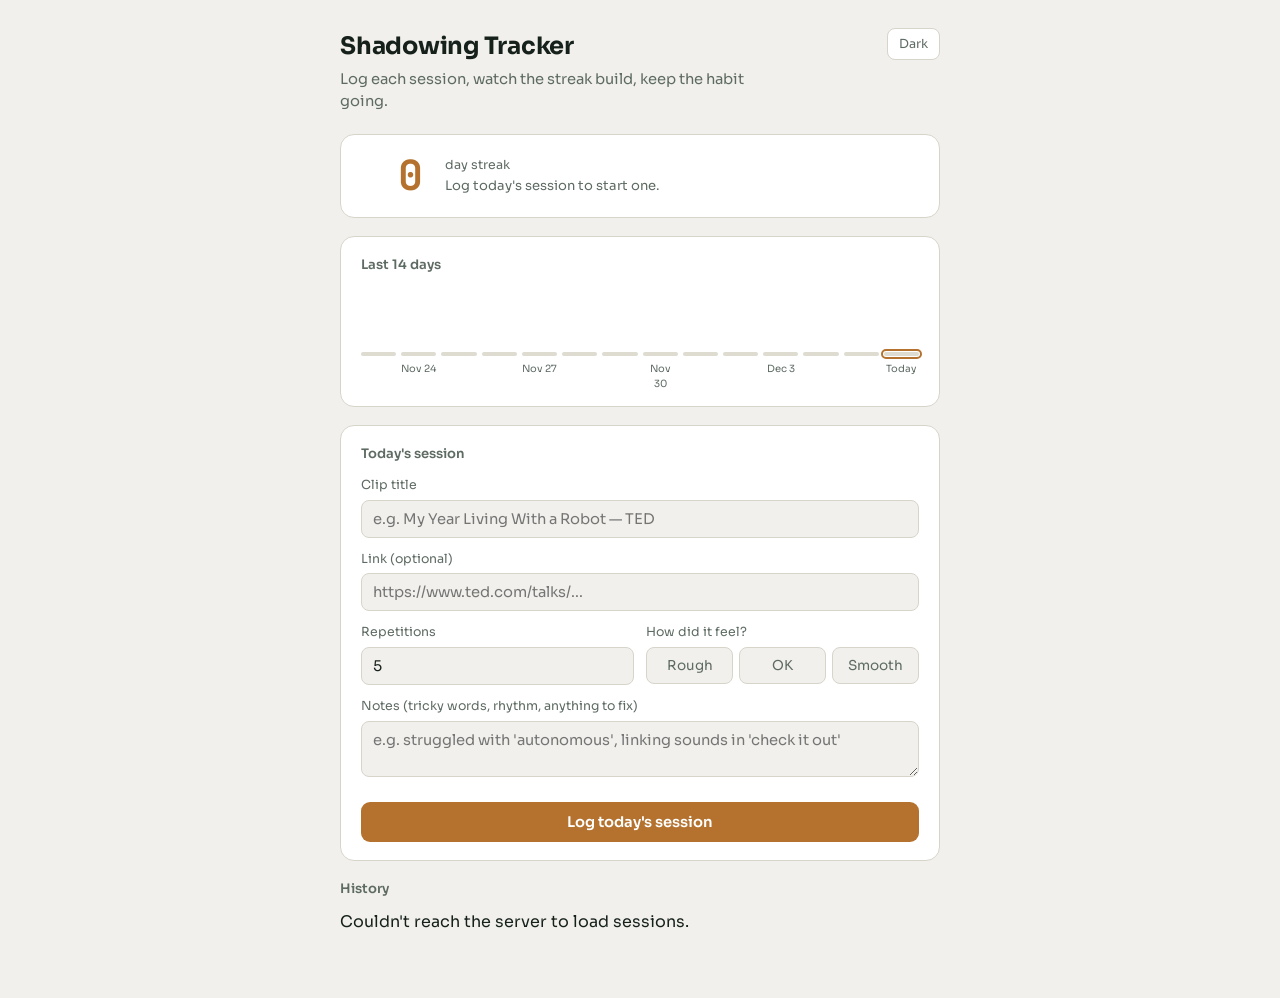
==== index.html @ cb849445 "Initial commit: Shadowing Tracker with SQLite backend Single-page tracker for daily shadowing practi" ====
<!DOCTYPE html>
<html lang="en">
<head>
<meta charset="UTF-8">
<meta name="viewport" content="width=device-width, initial-scale=1, viewport-fit=cover">
<title>Shadowing Tracker</title>
<link rel="preconnect" href="https://fonts.googleapis.com">
<link rel="preconnect" href="https://fonts.gstatic.com" crossorigin>
<link href="https://fonts.googleapis.com/css2?family=Sora:wght@400;500;600;700&family=JetBrains+Mono:wght@500;700&display=swap" rel="stylesheet">
<style>
  :root {
    --bg: #F1F0EC;
    --surface: #FFFFFF;
    --surface-2: #E7E5DE;
    --text: #17211C;
    --muted: #5E6B63;
    --line: #D7D4CA;
    --accent: #B4722E;
    --accent-ink: #FFFFFF;
    --success: #2F7A66;
    --wave-track: #DEDBD1;
    box-sizing: border-box;
    padding-top: env(safe-area-inset-top, 0px);
    padding-bottom: env(safe-area-inset-bottom, 0px);
  }
  @media (prefers-color-scheme: dark) {
    :root:not([data-theme="light"]) {
      --bg: #11181A;
      --surface: #19221F;
      --surface-2: #212B27;
      --text: #ECEAE2;
      --muted: #8FA099;
      --line: #2B3733;
      --accent: #E0A458;
      --accent-ink: #1A140A;
      --success: #5FB8A0;
      --wave-track: #263330;
    }
  }
  :root[data-theme="dark"] {
    --bg: #11181A;
    --surface: #19221F;
    --surface-2: #212B27;
    --text: #ECEAE2;
    --muted: #8FA099;
    --line: #2B3733;
    --accent: #E0A458;
    --accent-ink: #1A140A;
    --success: #5FB8A0;
    --wave-track: #263330;
  }
  html { scroll-padding-top: env(safe-area-inset-top, 0px); height: 100%; }
  * { box-sizing: border-box; }
  body {
    margin: 0;
    min-height: 100%;
    background: var(--bg);
    color: var(--text);
    font-family: 'Sora', system-ui, -apple-system, "Segoe UI", sans-serif;
    line-height: 1.5;
    -webkit-font-smoothing: antialiased;
  }
  .wrap {
    max-width: 640px;
    margin: 0 auto;
    padding: 28px 20px 64px;
  }
  header.top {
    display: flex;
    align-items: flex-start;
    justify-content: space-between;
    gap: 16px;
    margin-bottom: 22px;
  }
  .title-block h1 {
    font-size: 1.5rem;
    font-weight: 700;
    margin: 0 0 4px;
    letter-spacing: -0.01em;
  }
  .title-block p {
    margin: 0;
    color: var(--muted);
    font-size: 0.92rem;
    max-width: 38ch;
  }
  .theme-btn {
    border: 1px solid var(--line);
    background: var(--surface);
    color: var(--muted);
    border-radius: 8px;
    padding: 7px 11px;
    font-size: 0.78rem;
    font-family: inherit;
    cursor: pointer;
    flex-shrink: 0;
  }
  .theme-btn:hover { color: var(--text); border-color: var(--accent); }

  .streak-card {
    background: var(--surface);
    border: 1px solid var(--line);
    border-radius: 14px;
    padding: 20px 22px;
    display: flex;
    align-items: center;
    gap: 22px;
    margin-bottom: 18px;
  }
  .streak-counter {
    font-family: 'JetBrains Mono', ui-monospace, Menlo, monospace;
    font-weight: 700;
    font-size: 2.6rem;
    color: var(--accent);
    line-height: 1;
    min-width: 2.4ch;
    text-align: right;
    font-variant-numeric: tabular-nums;
  }
  .streak-copy .label {
    font-size: 0.78rem;
    color: var(--muted);
    text-transform: none;
  }
  .streak-copy .sub {
    font-size: 0.82rem;
    color: var(--muted);
    margin-top: 2px;
  }

  .wave-card {
    background: var(--surface);
    border: 1px solid var(--line);
    border-radius: 14px;
    padding: 18px 20px 14px;
    margin-bottom: 18px;
  }
  .wave-card h2 {
    font-size: 0.82rem;
    font-weight: 600;
    color: var(--muted);
    margin: 0 0 14px;
  }
  .wave-row {
    display: flex;
    align-items: flex-end;
    gap: 5px;
    height: 68px;
  }
  .wave-bar {
    flex: 1;
    background: var(--wave-track);
    border-radius: 3px;
    min-height: 4px;
    position: relative;
    cursor: default;
  }
  .wave-bar[data-active="1"] { background: var(--success); }
  .wave-bar[data-today="1"] { outline: 2px solid var(--accent); outline-offset: 1px; }
  .wave-labels {
    display: flex;
    gap: 5px;
    margin-top: 6px;
  }
  .wave-labels span {
    flex: 1;
    text-align: center;
    font-size: 0.62rem;
    color: var(--muted);
  }

  .clip-card {
    background: var(--surface);
    border: 1px solid var(--line);
    border-radius: 14px;
    padding: 18px 20px;
    margin-bottom: 18px;
  }
  .clip-card h2 {
    font-size: 0.82rem;
    font-weight: 600;
    color: var(--muted);
    margin: 0 0 12px;
  }
  .field { margin-bottom: 12px; }
  .field label {
    display: block;
    font-size: 0.78rem;
    color: var(--muted);
    margin-bottom: 5px;
  }
  .field input[type="text"],
  .field input[type="url"],
  .field input[type="number"],
  .field textarea {
    width: 100%;
    background: var(--bg);
    border: 1px solid var(--line);
    border-radius: 8px;
    padding: 9px 11px;
    color: var(--text);
    font-family: inherit;
    font-size: 0.92rem;
  }
  .field textarea { resize: vertical; min-height: 54px; }
  .field input:focus, .field textarea:focus, .theme-btn:focus, button:focus {
    outline: 2px solid var(--accent);
    outline-offset: 1px;
  }
  .row-2 { display: flex; gap: 12px; }
  .row-2 > div { flex: 1; }

  .confidence-row {
    display: flex;
    gap: 6px;
  }
  .conf-btn {
    flex: 1;
    padding: 9px 0;
    border-radius: 8px;
    border: 1px solid var(--line);
    background: var(--bg);
    color: var(--muted);
    font-family: inherit;
    font-size: 0.85rem;
    cursor: pointer;
  }
  .conf-btn[aria-pressed="true"] {
    background: var(--success);
    border-color: var(--success);
    color: #fff;
  }

  .log-btn {
    width: 100%;
    margin-top: 6px;
    padding: 11px 0;
    border-radius: 9px;
    border: none;
    background: var(--accent);
    color: var(--accent-ink);
    font-family: inherit;
    font-weight: 600;
    font-size: 0.92rem;
    cursor: pointer;
  }
  .log-btn:hover { filter: brightness(1.05); }
  .log-btn:disabled { opacity: 0.5; cursor: not-allowed; }

  .history h2 {
    font-size: 0.82rem;
    font-weight: 600;
    color: var(--muted);
    margin: 0 0 12px;
  }
  .entry {
    display: flex;
    gap: 12px;
    padding: 12px 0;
    border-bottom: 1px solid var(--line);
  }
  .entry:last-child { border-bottom: none; }
  .entry .date {
    font-family: 'JetBrains Mono', ui-monospace, Menlo, monospace;
    font-size: 0.72rem;
    color: var(--muted);
    width: 62px;
    flex-shrink: 0;
    padding-top: 2px;
  }
  .entry .body { flex: 1; min-width: 0; }
  .entry .clip-title {
    font-size: 0.88rem;
    font-weight: 600;
  }
  .entry .meta {
    font-size: 0.76rem;
    color: var(--muted);
    margin-top: 2px;
  }
  .entry .notes {
    font-size: 0.82rem;
    color: var(--text);
    margin-top: 5px;
    opacity: 0.85;
  }
  .empty {
    color: var(--muted);
    font-size: 0.85rem;
    padding: 18px 0;
    text-align: center;
  }
  a { color: var(--accent); }
</style>
</head>
<body>
<div class="wrap">

  <header class="top">
    <div class="title-block">
      <h1>Shadowing Tracker</h1>
      <p>Log each session, watch the streak build, keep the habit going.</p>
    </div>
    <button class="theme-btn" id="themeToggle" type="button">Dark</button>
  </header>

  <section class="streak-card">
    <div class="streak-counter" id="streakCount">0</div>
    <div class="streak-copy">
      <div class="label">day streak</div>
      <div class="sub" id="streakSub">Log today's session to start one.</div>
    </div>
  </section>

  <section class="wave-card">
    <h2>Last 14 days</h2>
    <div class="wave-row" id="waveRow"></div>
    <div class="wave-labels" id="waveLabels"></div>
  </section>

  <section class="clip-card">
    <h2>Today's session</h2>
    <div class="field">
      <label for="clipTitle">Clip title</label>
      <input type="text" id="clipTitle" placeholder="e.g. My Year Living With a Robot — TED">
    </div>
    <div class="field">
      <label for="clipUrl">Link (optional)</label>
      <input type="url" id="clipUrl" placeholder="https://www.ted.com/talks/...">
    </div>
    <div class="row-2">
      <div class="field">
        <label for="reps">Repetitions</label>
        <input type="number" id="reps" min="1" max="30" value="5">
      </div>
      <div class="field">
        <label>How did it feel?</label>
        <div class="confidence-row" id="confRow">
          <button type="button" class="conf-btn" data-val="1">Rough</button>
          <button type="button" class="conf-btn" data-val="2">OK</button>
          <button type="button" class="conf-btn" data-val="3">Smooth</button>
        </div>
      </div>
    </div>
    <div class="field">
      <label for="notes">Notes (tricky words, rhythm, anything to fix)</label>
      <textarea id="notes" placeholder="e.g. struggled with 'autonomous', linking sounds in 'check it out'"></textarea>
    </div>
    <button class="log-btn" id="logBtn" type="button">Log today's session</button>
  </section>

  <section class="history">
    <h2>History</h2>
    <div id="historyList"></div>
  </section>

</div>

<script>
(function () {
  "use strict";

  // Legacy localStorage key; only read once to import old sessions into SQLite.
  var STORAGE_KEY = "shadowing-tracker-sessions";
  var API = "/api/sessions";
  var confSelected = null;
  var sessionsCache = [];

  function todayISO() {
    var d = new Date();
    d.setMinutes(d.getMinutes() - d.getTimezoneOffset());
    return d.toISOString().slice(0, 10);
  }

  function load() {
    return sessionsCache;
  }

  function fetchSessions() {
    return fetch(API).then(function (res) {
      if (!res.ok) throw new Error("GET " + API + " failed: " + res.status);
      return res.json();
    }).then(function (rows) {
      sessionsCache = rows;
      return rows;
    });
  }

  function postJSON(url, payload) {
    return fetch(url, {
      method: "POST",
      headers: { "Content-Type": "application/json" },
      body: JSON.stringify(payload)
    }).then(function (res) {
      if (!res.ok) throw new Error("POST " + url + " failed: " + res.status);
    });
  }

  // One-time move of sessions saved by the old localStorage version into SQLite.
  function importLegacySessions() {
    var legacy = null;
    try { legacy = JSON.parse(localStorage.getItem(STORAGE_KEY) || "null"); } catch (e) {}
    if (!Array.isArray(legacy) || legacy.length === 0) return Promise.resolve();
    return postJSON(API + "/import", legacy).then(function () {
      try { localStorage.removeItem(STORAGE_KEY); } catch (e) {}
    }).catch(function (e) { console.error(e); });
  }

  function dateLabel(iso) {
    var d = new Date(iso + "T00:00:00");
    return d.toLocaleDateString(undefined, { month: "short", day: "numeric" });
  }

  function daysAgoISO(n) {
    var d = new Date();
    d.setDate(d.getDate() - n);
    d.setMinutes(d.getMinutes() - d.getTimezoneOffset());
    return d.toISOString().slice(0, 10);
  }

  function computeStreak(sessions) {
    var daysWithSession = {};
    sessions.forEach(function (s) { daysWithSession[s.date] = true; });
    var streak = 0;
    var cursor = todayISO();
    if (!daysWithSession[cursor]) {
      cursor = daysAgoISO(1);
      if (!daysWithSession[cursor]) return 0;
    }
    var i = 0;
    while (daysWithSession[daysAgoISO(i)]) {
      streak++;
      i++;
    }
    return streak;
  }

  function renderStreak(sessions) {
    var streak = computeStreak(sessions);
    document.getElementById("streakCount").textContent = String(streak);
    var sub = document.getElementById("streakSub");
    if (streak === 0) {
      sub.textContent = "Log today's session to start one.";
    } else if (daysWithToday(sessions)) {
      sub.textContent = "Logged today — keep it going tomorrow.";
    } else {
      sub.textContent = "Log today to keep the streak alive.";
    }
  }

  function daysWithToday(sessions) {
    var t = todayISO();
    return sessions.some(function (s) { return s.date === t; });
  }

  function renderWave(sessions) {
    var repsByDay = {};
    sessions.forEach(function (s) {
      repsByDay[s.date] = (repsByDay[s.date] || 0) + (Number(s.reps) || 0);
    });
    var maxReps = 1;
    for (var k = 0; k < 14; k++) {
      var iso = daysAgoISO(k);
      if (repsByDay[iso] > maxReps) maxReps = repsByDay[iso];
    }
    var row = document.getElementById("waveRow");
    var labels = document.getElementById("waveLabels");
    row.innerHTML = "";
    labels.innerHTML = "";
    for (var i = 13; i >= 0; i--) {
      var iso2 = daysAgoISO(i);
      var reps = repsByDay[iso2] || 0;
      var bar = document.createElement("div");
      bar.className = "wave-bar";
      var pct = reps > 0 ? Math.max(10, Math.round((reps / maxReps) * 100)) : 4;
      bar.style.height = pct + "%";
      if (reps > 0) bar.setAttribute("data-active", "1");
      if (i === 0) bar.setAttribute("data-today", "1");
      bar.title = dateLabel(iso2) + (reps ? (": " + reps + " reps") : ": no session");
      row.appendChild(bar);

      var lbl = document.createElement("span");
      lbl.textContent = i === 0 ? "Today" : (i % 3 === 0 ? dateLabel(iso2) : "");
      labels.appendChild(lbl);
    }
  }

  function confWord(val) {
    return val === 3 ? "Smooth" : val === 2 ? "OK" : val === 1 ? "Rough" : "";
  }

  function renderHistory(sessions) {
    var list = document.getElementById("historyList");
    list.innerHTML = "";
    if (sessions.length === 0) {
      var empty = document.createElement("div");
      empty.className = "empty";
      empty.textContent = "No sessions logged yet.";
      list.appendChild(empty);
      return;
    }
    var sorted = sessions.slice().sort(function (a, b) {
      return (b.date + b.loggedAt) > (a.date + a.loggedAt) ? 1 : -1;
    });
    sorted.forEach(function (s) {
      var entry = document.createElement("div");
      entry.className = "entry";

      var date = document.createElement("div");
      date.className = "date";
      date.textContent = dateLabel(s.date);

      var body = document.createElement("div");
      body.className = "body";

      var titleEl = document.createElement("div");
      titleEl.className = "clip-title";
      if (s.clipUrl) {
        var a = document.createElement("a");
        a.href = s.clipUrl;
        a.target = "_blank";
        a.rel = "noopener noreferrer";
        a.textContent = s.clipTitle || "Untitled clip";
        titleEl.appendChild(a);
      } else {
        titleEl.textContent = s.clipTitle || "Untitled clip";
      }

      var meta = document.createElement("div");
      meta.className = "meta";
      var metaParts = [];
      metaParts.push(s.reps + " rep" + (s.reps === 1 ? "" : "s"));
      if (s.confidence) metaParts.push(confWord(s.confidence));
      meta.textContent = metaParts.join(" · ");

      body.appendChild(titleEl);
      body.appendChild(meta);

      if (s.notes) {
        var notes = document.createElement("div");
        notes.className = "notes";
        notes.textContent = s.notes;
        body.appendChild(notes);
      }

      entry.appendChild(date);
      entry.appendChild(body);
      list.appendChild(entry);
    });
  }

  function renderAll() {
    var sessions = load();
    renderStreak(sessions);
    renderWave(sessions);
    renderHistory(sessions);
  }

  function setupConfidence() {
    var buttons = document.querySelectorAll(".conf-btn");
    buttons.forEach(function (btn) {
      btn.addEventListener("click", function () {
        var val = Number(btn.getAttribute("data-val"));
        confSelected = confSelected === val ? null : val;
        buttons.forEach(function (b) {
          b.setAttribute("aria-pressed", Number(b.getAttribute("data-val")) === confSelected ? "true" : "false");
        });
      });
    });
  }

  // Fill the clip title from the link, without overwriting a title the person typed.
  function setupAutoTitle() {
    var urlInput = document.getElementById("clipUrl");
    var titleInput = document.getElementById("clipTitle");
    var defaultPlaceholder = titleInput.placeholder;
    var autoTitle = "";
    var timer = null;
    var requestId = 0;

    function lookup() {
      var url = urlInput.value.trim();
      if (!/^https?:\/\/\S+\.\S+/.test(url)) return;
      if (titleInput.value.trim() && titleInput.value !== autoTitle) return;

      var id = ++requestId;
      titleInput.placeholder = "Fetching title…";
      fetch("/api/title?url=" + encodeURIComponent(url)).then(function (res) {
        return res.ok ? res.json() : { title: "" };
      }).then(function (data) {
        if (id !== requestId || !data.title) return;
        if (titleInput.value.trim() && titleInput.value !== autoTitle) return;
        titleInput.value = autoTitle = data.title;
      }).catch(function (e) {
        console.error(e);
      }).then(function () {
        if (id === requestId) titleInput.placeholder = defaultPlaceholder;
      });
    }

    urlInput.addEventListener("input", function () {
      clearTimeout(timer);
      timer = setTimeout(lookup, 500);
    });
  }

  function setupLogging() {
    document.getElementById("logBtn").addEventListener("click", function () {
      var clipTitle = document.getElementById("clipTitle").value.trim();
      var clipUrl = document.getElementById("clipUrl").value.trim();
      var reps = Number(document.getElementById("reps").value) || 1;
      var notes = document.getElementById("notes").value.trim();
      var btn = this;

      btn.disabled = true;
      btn.textContent = "Log today's session";
      postJSON(API, {
        date: todayISO(),
        loggedAt: new Date().toISOString(),
        clipTitle: clipTitle,
        clipUrl: clipUrl,
        reps: reps,
        confidence: confSelected,
        notes: notes
      }).then(function () {
        document.getElementById("notes").value = "";
        confSelected = null;
        document.querySelectorAll(".conf-btn").forEach(function (b) {
          b.setAttribute("aria-pressed", "false");
        });
        return fetchSessions();
      }).then(renderAll).catch(function (e) {
        console.error(e);
        btn.textContent = "Couldn't save — is the server running? Try again";
      }).then(function () {
        btn.disabled = false;
      });
    });
  }

  function setupTheme() {
    var btn = document.getElementById("themeToggle");
    var stored = null;
    try { stored = localStorage.getItem("shadowing-tracker-theme"); } catch (e) {}
    if (stored) {
      document.documentElement.setAttribute("data-theme", stored);
    }
    updateThemeBtnLabel();

    btn.addEventListener("click", function () {
      var current = document.documentElement.getAttribute("data-theme");
      var prefersDark = window.matchMedia && window.matchMedia("(prefers-color-scheme: dark)").matches;
      var effectiveDark = current ? current === "dark" : prefersDark;
      var next = effectiveDark ? "light" : "dark";
      document.documentElement.setAttribute("data-theme", next);
      try { localStorage.setItem("shadowing-tracker-theme", next); } catch (e) {}
      updateThemeBtnLabel();
    });
  }

  function updateThemeBtnLabel() {
    var current = document.documentElement.getAttribute("data-theme");
    var prefersDark = window.matchMedia && window.matchMedia("(prefers-color-scheme: dark)").matches;
    var effectiveDark = current ? current === "dark" : prefersDark;
    document.getElementById("themeToggle").textContent = effectiveDark ? "Light" : "Dark";
  }

  document.addEventListener("DOMContentLoaded", function () {
    setupConfidence();
    setupLogging();
    setupAutoTitle();
    setupTheme();
    renderAll();

    importLegacySessions().then(fetchSessions).then(function (sessions) {
      renderAll();

      // Pre-fill today's clip if the person is picking up mid-session
      var last = sessions.slice().sort(function (a, b) {
        return (b.date + b.loggedAt) > (a.date + a.loggedAt) ? 1 : -1;
      })[0];
      if (last && last.date === todayISO()) {
        document.getElementById("clipTitle").value = last.clipTitle || "";
        document.getElementById("clipUrl").value = last.clipUrl || "";
      }
    }).catch(function (e) {
      console.error(e);
      document.getElementById("historyList").textContent = "Couldn't reach the server to load sessions.";
    });
  });
})();
</script>
</body>
</html>
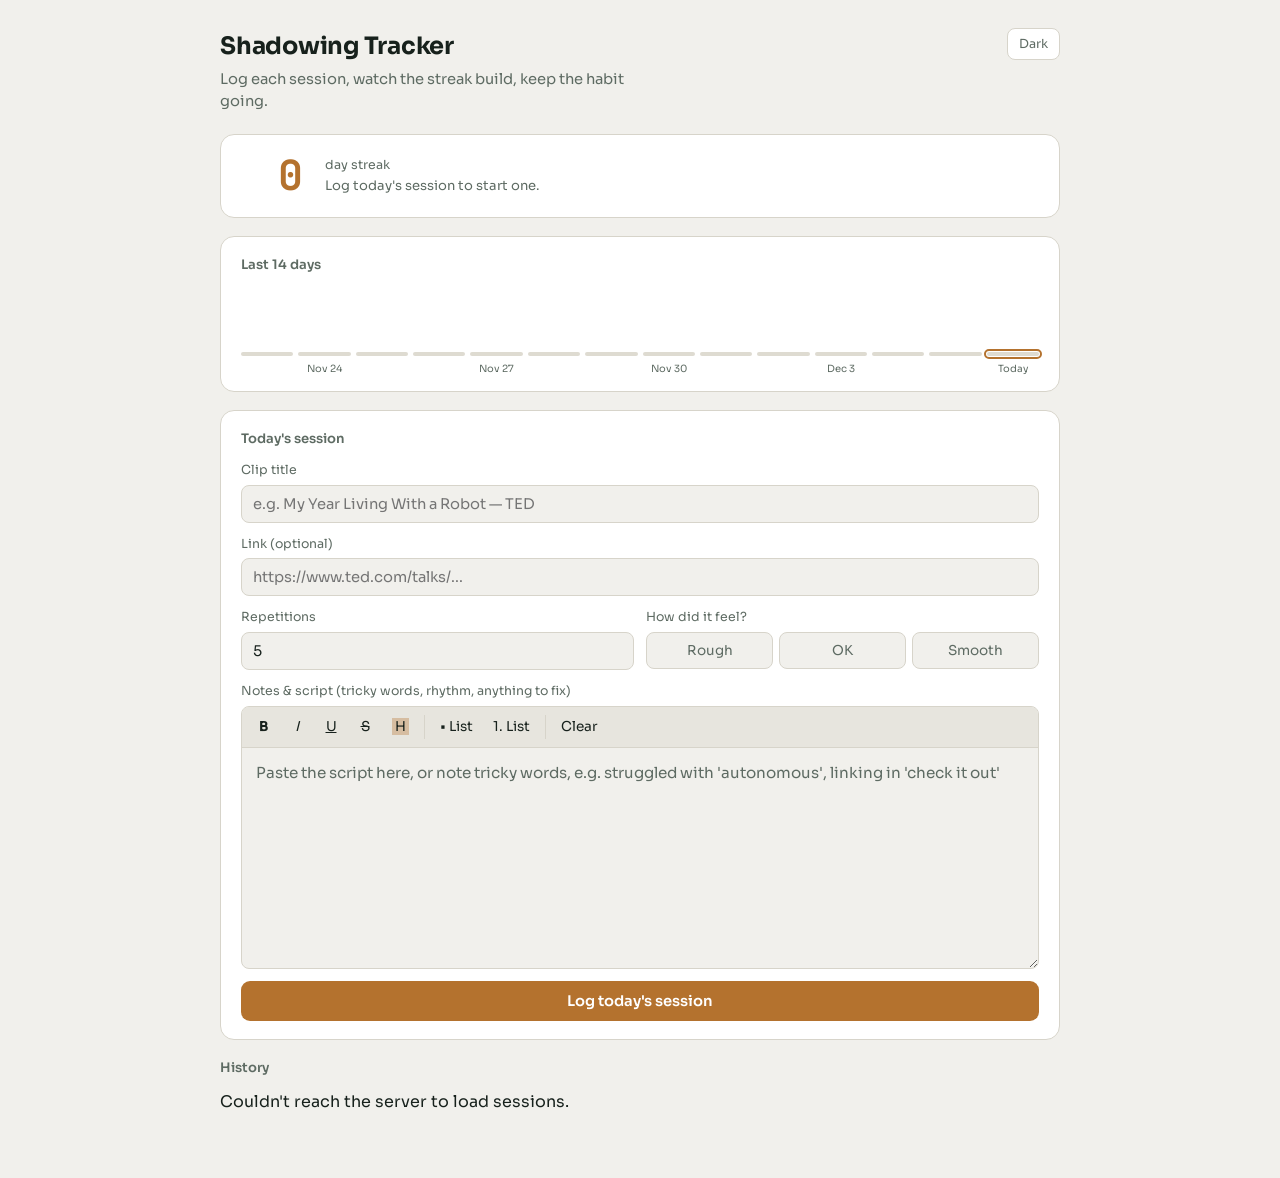
==== commit f965d0fb: "Add edit/delete for sessions and a rich-text notes editor - PUT/DELETE /api/sessions/<id>; GET now r" ====
--- a/index.html
+++ b/index.html
@@ -61,7 +61,7 @@
     -webkit-font-smoothing: antialiased;
   }
   .wrap {
-    max-width: 640px;
+    max-width: 880px;
     margin: 0 auto;
     padding: 28px 20px 64px;
   }
@@ -291,6 +291,119 @@
     text-align: center;
   }
   a { color: var(--accent); }
+
+  .clip-card[data-editing="1"] { border-color: var(--accent); }
+  .clip-card .card-head {
+    display: flex;
+    align-items: baseline;
+    justify-content: space-between;
+    gap: 12px;
+  }
+  .field input[type="date"] {
+    background: var(--bg);
+    border: 1px solid var(--line);
+    border-radius: 8px;
+    padding: 8px 11px;
+    color: var(--text);
+    font-family: inherit;
+    font-size: 0.92rem;
+    color-scheme: light dark;
+  }
+  .form-actions { display: flex; gap: 10px; margin-top: 6px; }
+  .form-actions .log-btn { margin-top: 0; }
+  .cancel-btn {
+    padding: 11px 18px;
+    border-radius: 9px;
+    border: 1px solid var(--line);
+    background: var(--surface);
+    color: var(--muted);
+    font-family: inherit;
+    font-size: 0.92rem;
+    cursor: pointer;
+    flex-shrink: 0;
+  }
+  .cancel-btn:hover { color: var(--text); }
+  [hidden] { display: none !important; }
+
+  /* Rich-text notes editor */
+  .editor {
+    border: 1px solid var(--line);
+    border-radius: 8px;
+    background: var(--bg);
+    overflow: hidden;
+  }
+  .editor:focus-within { border-color: var(--accent); }
+  .toolbar {
+    display: flex;
+    flex-wrap: wrap;
+    gap: 2px;
+    padding: 5px;
+    border-bottom: 1px solid var(--line);
+    background: var(--surface-2);
+  }
+  .toolbar .sep { width: 1px; background: var(--line); margin: 3px 4px; }
+  .tool-btn {
+    min-width: 32px;
+    height: 30px;
+    padding: 0 8px;
+    border: 1px solid transparent;
+    border-radius: 6px;
+    background: transparent;
+    color: var(--text);
+    font-family: inherit;
+    font-size: 0.85rem;
+    cursor: pointer;
+  }
+  .tool-btn:hover { background: var(--surface); border-color: var(--line); }
+  .tool-btn[aria-pressed="true"] { background: var(--surface); border-color: var(--accent); color: var(--accent); }
+  .notes-input {
+    min-height: 220px;
+    max-height: 70vh;
+    overflow-y: auto;
+    resize: vertical;
+    padding: 12px 14px;
+    color: var(--text);
+    font-size: 0.95rem;
+    line-height: 1.65;
+    outline: none;
+  }
+  .notes-input.is-empty::before {
+    content: attr(data-placeholder);
+    color: var(--muted);
+    pointer-events: none;
+  }
+  .rich p, .rich div { margin: 0; }
+  .rich ul, .rich ol { margin: 4px 0; padding-left: 1.5em; }
+  .rich mark { background: color-mix(in srgb, var(--accent) 35%, transparent); color: inherit; padding: 0 1px; border-radius: 2px; }
+
+  /* History entries: actions + collapsible notes */
+  .entry .head-row { display: flex; align-items: flex-start; gap: 10px; }
+  .entry .head-row .clip-title { flex: 1; min-width: 0; }
+  .entry-actions { display: flex; gap: 4px; flex-shrink: 0; }
+  .entry-actions button {
+    border: 1px solid var(--line);
+    background: var(--surface);
+    color: var(--muted);
+    border-radius: 6px;
+    padding: 3px 9px;
+    font-family: inherit;
+    font-size: 0.72rem;
+    cursor: pointer;
+  }
+  .entry-actions button:hover { color: var(--text); border-color: var(--accent); }
+  .entry-actions button.danger[data-armed="1"] { background: #B3412E; border-color: #B3412E; color: #fff; }
+  .entry .notes { line-height: 1.6; }
+  .entry .notes.clamped { max-height: 9.6em; overflow: hidden; -webkit-mask-image: linear-gradient(#000 60%, transparent); mask-image: linear-gradient(#000 60%, transparent); }
+  .more-btn {
+    border: none;
+    background: none;
+    padding: 2px 0;
+    margin-top: 2px;
+    color: var(--accent);
+    font-family: inherit;
+    font-size: 0.76rem;
+    cursor: pointer;
+  }
 </style>
 </head>
 <body>
@@ -318,8 +431,14 @@
     <div class="wave-labels" id="waveLabels"></div>
   </section>
 
-  <section class="clip-card">
-    <h2>Today's session</h2>
+  <section class="clip-card" id="clipCard">
+    <div class="card-head">
+      <h2 id="formHeading">Today's session</h2>
+    </div>
+    <div class="field" id="dateField" hidden>
+      <label for="sessionDate">Date</label>
+      <input type="date" id="sessionDate">
+    </div>
     <div class="field">
       <label for="clipTitle">Clip title</label>
       <input type="text" id="clipTitle" placeholder="e.g. My Year Living With a Robot — TED">
@@ -343,10 +462,28 @@
       </div>
     </div>
     <div class="field">
-      <label for="notes">Notes (tricky words, rhythm, anything to fix)</label>
-      <textarea id="notes" placeholder="e.g. struggled with 'autonomous', linking sounds in 'check it out'"></textarea>
+      <label id="notesLabel">Notes &amp; script (tricky words, rhythm, anything to fix)</label>
+      <div class="editor">
+        <div class="toolbar" role="toolbar" aria-label="Formatting">
+          <button type="button" class="tool-btn" data-cmd="bold" title="Bold (Ctrl+B)" aria-pressed="false"><b>B</b></button>
+          <button type="button" class="tool-btn" data-cmd="italic" title="Italic (Ctrl+I)" aria-pressed="false"><i>I</i></button>
+          <button type="button" class="tool-btn" data-cmd="underline" title="Underline (Ctrl+U)" aria-pressed="false"><u>U</u></button>
+          <button type="button" class="tool-btn" data-cmd="strikeThrough" title="Strikethrough" aria-pressed="false"><s>S</s></button>
+          <button type="button" class="tool-btn" data-cmd="highlight" title="Highlight (Ctrl+Shift+H)" aria-pressed="false"><mark style="background:color-mix(in srgb, var(--accent) 35%, transparent);color:inherit;padding:0 3px">H</mark></button>
+          <span class="sep" aria-hidden="true"></span>
+          <button type="button" class="tool-btn" data-cmd="insertUnorderedList" title="Bullet list" aria-pressed="false">• List</button>
+          <button type="button" class="tool-btn" data-cmd="insertOrderedList" title="Numbered list" aria-pressed="false">1. List</button>
+          <span class="sep" aria-hidden="true"></span>
+          <button type="button" class="tool-btn" data-cmd="removeFormat" title="Clear formatting">Clear</button>
+        </div>
+        <div class="notes-input rich is-empty" id="notes" contenteditable="true" role="textbox" aria-multiline="true" aria-labelledby="notesLabel"
+             data-placeholder="Paste the script here, or note tricky words, e.g. struggled with 'autonomous', linking in 'check it out'"></div>
+      </div>
     </div>
-    <button class="log-btn" id="logBtn" type="button">Log today's session</button>
+    <div class="form-actions">
+      <button class="log-btn" id="logBtn" type="button">Log today's session</button>
+      <button class="cancel-btn" id="cancelEditBtn" type="button" hidden>Cancel</button>
+    </div>
   </section>
 
   <section class="history">
@@ -363,8 +500,10 @@
   // Legacy localStorage key; only read once to import old sessions into SQLite.
   var STORAGE_KEY = "shadowing-tracker-sessions";
   var API = "/api/sessions";
+  var LOG_LABEL = "Log today's session";
   var confSelected = null;
   var sessionsCache = [];
+  var editing = null; // the session currently loaded into the form for editing
 
   function todayISO() {
     var d = new Date();
@@ -386,14 +525,51 @@
     });
   }
 
+  function sendJSON(method, url, payload) {
+    return fetch(url, {
+      method: method,
+      headers: { "Content-Type": "application/json" },
+      body: payload === undefined ? undefined : JSON.stringify(payload)
+    }).then(function (res) {
+      if (!res.ok) throw new Error(method + " " + url + " failed: " + res.status);
+    });
+  }
+
   function postJSON(url, payload) {
-    return fetch(url, {
-      method: "POST",
-      headers: { "Content-Type": "application/json" },
-      body: JSON.stringify(payload)
-    }).then(function (res) {
-      if (!res.ok) throw new Error("POST " + url + " failed: " + res.status);
-    });
+    return sendJSON("POST", url, payload);
+  }
+
+  // Notes are stored as HTML. Only these tags survive; every attribute is dropped.
+  var ALLOWED_TAGS = { B: 1, STRONG: 1, I: 1, EM: 1, U: 1, S: 1, STRIKE: 1, MARK: 1, UL: 1, OL: 1, LI: 1, BR: 1, P: 1, DIV: 1 };
+  var DROPPED_TAGS = { SCRIPT: 1, STYLE: 1, TEMPLATE: 1, IFRAME: 1, OBJECT: 1, EMBED: 1, NOSCRIPT: 1 };
+
+  function sanitizeHTML(html) {
+    var doc = new DOMParser().parseFromString("<body>" + html + "</body>", "text/html");
+    var out = document.createElement("div");
+    (function copy(src, dest) {
+      src.childNodes.forEach(function (node) {
+        if (node.nodeType === Node.TEXT_NODE) {
+          dest.appendChild(document.createTextNode(node.nodeValue));
+        } else if (node.nodeType === Node.ELEMENT_NODE && !DROPPED_TAGS[node.tagName]) {
+          if (ALLOWED_TAGS[node.tagName]) {
+            var el = document.createElement(node.tagName);
+            dest.appendChild(el);
+            copy(node, el);
+          } else {
+            copy(node, dest); // keep the text of unknown tags, drop the tag itself
+          }
+        }
+      });
+    })(doc.body, out);
+    return out.innerHTML;
+  }
+
+  // Older notes are plain text; newer ones are HTML from the editor.
+  function notesToHTML(notes) {
+    if (/<\/?[a-z][^>]*>/i.test(notes)) return sanitizeHTML(notes);
+    var d = document.createElement("div");
+    d.textContent = notes;
+    return d.innerHTML.replace(/\n/g, "<br>");
   }
 
   // One-time move of sessions saved by the old localStorage version into SQLite.
@@ -536,17 +712,83 @@
       body.appendChild(titleEl);
       body.appendChild(meta);
 
+      var headRow = document.createElement("div");
+      headRow.className = "head-row";
+      headRow.appendChild(titleEl);
+      headRow.appendChild(entryActions(s));
+      body.insertBefore(headRow, meta);
+
+      var notes = null;
       if (s.notes) {
-        var notes = document.createElement("div");
-        notes.className = "notes";
-        notes.textContent = s.notes;
+        notes = document.createElement("div");
+        notes.className = "notes rich clamped";
+        notes.innerHTML = notesToHTML(s.notes);
         body.appendChild(notes);
       }
 
       entry.appendChild(date);
       entry.appendChild(body);
       list.appendChild(entry);
-    });
+
+      // Long scripts start collapsed; only offer "Show more" when there is more to show.
+      if (notes) {
+        if (notes.scrollHeight <= notes.clientHeight + 2) {
+          notes.classList.remove("clamped");
+        } else {
+          var more = document.createElement("button");
+          more.type = "button";
+          more.className = "more-btn";
+          more.textContent = "Show more";
+          more.addEventListener("click", function () {
+            var collapsed = notes.classList.toggle("clamped");
+            more.textContent = collapsed ? "Show more" : "Show less";
+          });
+          body.appendChild(more);
+        }
+      }
+    });
+  }
+
+  function entryActions(s) {
+    var wrap = document.createElement("div");
+    wrap.className = "entry-actions";
+
+    var edit = document.createElement("button");
+    edit.type = "button";
+    edit.textContent = "Edit";
+    edit.addEventListener("click", function () { startEdit(s); });
+
+    // Two-step delete: first click arms the button, second click within 3s deletes.
+    var del = document.createElement("button");
+    del.type = "button";
+    del.className = "danger";
+    del.textContent = "Delete";
+    var disarmTimer = null;
+    del.addEventListener("click", function () {
+      if (del.getAttribute("data-armed") !== "1") {
+        del.setAttribute("data-armed", "1");
+        del.textContent = "Delete?";
+        disarmTimer = setTimeout(function () {
+          del.removeAttribute("data-armed");
+          del.textContent = "Delete";
+        }, 3000);
+        return;
+      }
+      clearTimeout(disarmTimer);
+      del.disabled = true;
+      sendJSON("DELETE", API + "/" + s.id).then(function () {
+        if (editing && editing.id === s.id) resetForm();
+        return fetchSessions();
+      }).then(renderAll).catch(function (e) {
+        console.error(e);
+        del.disabled = false;
+        del.textContent = "Failed — retry";
+      });
+    });
+
+    wrap.appendChild(edit);
+    wrap.appendChild(del);
+    return wrap;
   }
 
   function renderAll() {
@@ -556,17 +798,177 @@
     renderHistory(sessions);
   }
 
+  function setConfidence(val) {
+    confSelected = val || null;
+    document.querySelectorAll(".conf-btn").forEach(function (b) {
+      b.setAttribute("aria-pressed", Number(b.getAttribute("data-val")) === confSelected ? "true" : "false");
+    });
+  }
+
   function setupConfidence() {
-    var buttons = document.querySelectorAll(".conf-btn");
-    buttons.forEach(function (btn) {
+    document.querySelectorAll(".conf-btn").forEach(function (btn) {
       btn.addEventListener("click", function () {
         var val = Number(btn.getAttribute("data-val"));
-        confSelected = confSelected === val ? null : val;
-        buttons.forEach(function (b) {
-          b.setAttribute("aria-pressed", Number(b.getAttribute("data-val")) === confSelected ? "true" : "false");
-        });
+        setConfidence(confSelected === val ? null : val);
       });
     });
+  }
+
+  // ---- Notes editor -------------------------------------------------------
+
+  function notesEl() {
+    return document.getElementById("notes");
+  }
+
+  function getNotes() {
+    var ed = notesEl();
+    if (!ed.textContent.trim()) return "";
+    return sanitizeHTML(ed.innerHTML);
+  }
+
+  function setNotes(notes) {
+    notesEl().innerHTML = notes ? notesToHTML(notes) : "";
+    updateNotesEmpty();
+  }
+
+  function updateNotesEmpty() {
+    var ed = notesEl();
+    ed.classList.toggle("is-empty", !ed.textContent.trim() && !ed.querySelector("li"));
+  }
+
+  function closestIn(node, tagName, root) {
+    while (node && node !== root) {
+      if (node.nodeName === tagName) return node;
+      node = node.parentNode;
+    }
+    return null;
+  }
+
+  function unwrap(el) {
+    var parent = el.parentNode;
+    while (el.firstChild) parent.insertBefore(el.firstChild, el);
+    parent.removeChild(el);
+  }
+
+  function selectionRangeIn(root) {
+    var sel = window.getSelection();
+    if (!sel.rangeCount) return null;
+    var range = sel.getRangeAt(0);
+    return root.contains(range.commonAncestorContainer) ? range : null;
+  }
+
+  // execCommand has no native <mark> support, so highlight is done by hand.
+  function toggleHighlight(ed) {
+    var range = selectionRangeIn(ed);
+    if (!range) return;
+    var mark = closestIn(range.commonAncestorContainer, "MARK", ed);
+    if (mark) {
+      unwrap(mark);
+      return;
+    }
+    if (range.collapsed) return;
+    var holder = document.createElement("div");
+    holder.appendChild(range.cloneContents());
+    holder.querySelectorAll("mark").forEach(unwrap);
+    document.execCommand("insertHTML", false, "<mark>" + holder.innerHTML + "</mark>");
+  }
+
+  function clearFormatting(ed) {
+    var range = selectionRangeIn(ed);
+    document.execCommand("removeFormat");
+    if (range) {
+      ed.querySelectorAll("mark").forEach(function (m) {
+        if (range.intersectsNode(m)) unwrap(m);
+      });
+    }
+  }
+
+  function setupEditor() {
+    var ed = notesEl();
+    var buttons = document.querySelectorAll(".tool-btn");
+    try { document.execCommand("styleWithCSS", false, false); } catch (e) {}
+
+    function run(cmd) {
+      ed.focus();
+      if (cmd === "highlight") toggleHighlight(ed);
+      else if (cmd === "removeFormat") clearFormatting(ed);
+      else document.execCommand(cmd);
+      updateNotesEmpty();
+      updateToolbar();
+    }
+
+    function updateToolbar() {
+      var sel = window.getSelection();
+      var inside = sel.rangeCount > 0 && ed.contains(sel.anchorNode);
+      buttons.forEach(function (btn) {
+        var cmd = btn.getAttribute("data-cmd");
+        if (cmd === "removeFormat") return;
+        var on = false;
+        if (inside) {
+          on = cmd === "highlight" ? !!closestIn(sel.anchorNode, "MARK", ed) : document.queryCommandState(cmd);
+        }
+        btn.setAttribute("aria-pressed", on ? "true" : "false");
+      });
+    }
+
+    buttons.forEach(function (btn) {
+      btn.addEventListener("mousedown", function (e) { e.preventDefault(); }); // keep the text selection
+      btn.addEventListener("click", function () { run(btn.getAttribute("data-cmd")); });
+    });
+
+    ed.addEventListener("keydown", function (e) {
+      if ((e.ctrlKey || e.metaKey) && e.shiftKey && e.key.toLowerCase() === "h") {
+        e.preventDefault();
+        run("highlight");
+      }
+    });
+
+    // Paste as plain text so scripts copied from web pages don't bring their styling along.
+    ed.addEventListener("paste", function (e) {
+      e.preventDefault();
+      var text = (e.clipboardData || window.clipboardData).getData("text/plain");
+      document.execCommand("insertText", false, text);
+    });
+
+    ed.addEventListener("input", updateNotesEmpty);
+    document.addEventListener("selectionchange", updateToolbar);
+  }
+
+  // ---- Edit mode ----------------------------------------------------------
+
+  function startEdit(s) {
+    editing = s;
+    document.getElementById("clipTitle").value = s.clipTitle || "";
+    document.getElementById("clipUrl").value = s.clipUrl || "";
+    document.getElementById("reps").value = s.reps || 1;
+    document.getElementById("sessionDate").value = s.date;
+    setConfidence(s.confidence);
+    setNotes(s.notes);
+
+    document.getElementById("dateField").hidden = false;
+    document.getElementById("cancelEditBtn").hidden = false;
+    document.getElementById("formHeading").textContent = "Editing session · " + dateLabel(s.date);
+    document.getElementById("logBtn").textContent = "Save changes";
+    var card = document.getElementById("clipCard");
+    card.setAttribute("data-editing", "1");
+    card.scrollIntoView({ behavior: "smooth", block: "start" });
+  }
+
+  function resetForm() {
+    var wasEditing = !!editing;
+    editing = null;
+    if (wasEditing) {
+      document.getElementById("clipTitle").value = "";
+      document.getElementById("clipUrl").value = "";
+      document.getElementById("reps").value = 5;
+    }
+    setConfidence(null);
+    setNotes("");
+    document.getElementById("dateField").hidden = true;
+    document.getElementById("cancelEditBtn").hidden = true;
+    document.getElementById("formHeading").textContent = "Today's session";
+    document.getElementById("logBtn").textContent = LOG_LABEL;
+    document.getElementById("clipCard").removeAttribute("data-editing");
   }
 
   // Fill the clip title from the link, without overwriting a title the person typed.
@@ -605,29 +1007,31 @@
   }
 
   function setupLogging() {
+    document.getElementById("cancelEditBtn").addEventListener("click", resetForm);
+
     document.getElementById("logBtn").addEventListener("click", function () {
-      var clipTitle = document.getElementById("clipTitle").value.trim();
-      var clipUrl = document.getElementById("clipUrl").value.trim();
-      var reps = Number(document.getElementById("reps").value) || 1;
-      var notes = document.getElementById("notes").value.trim();
       var btn = this;
+      var payload = {
+        clipTitle: document.getElementById("clipTitle").value.trim(),
+        clipUrl: document.getElementById("clipUrl").value.trim(),
+        reps: Number(document.getElementById("reps").value) || 1,
+        confidence: confSelected,
+        notes: getNotes()
+      };
+      var request;
+      if (editing) {
+        payload.date = document.getElementById("sessionDate").value || editing.date;
+        payload.loggedAt = editing.loggedAt;
+        request = sendJSON("PUT", API + "/" + editing.id, payload);
+      } else {
+        payload.date = todayISO();
+        payload.loggedAt = new Date().toISOString();
+        request = postJSON(API, payload);
+      }
 
       btn.disabled = true;
-      btn.textContent = "Log today's session";
-      postJSON(API, {
-        date: todayISO(),
-        loggedAt: new Date().toISOString(),
-        clipTitle: clipTitle,
-        clipUrl: clipUrl,
-        reps: reps,
-        confidence: confSelected,
-        notes: notes
-      }).then(function () {
-        document.getElementById("notes").value = "";
-        confSelected = null;
-        document.querySelectorAll(".conf-btn").forEach(function (b) {
-          b.setAttribute("aria-pressed", "false");
-        });
+      request.then(function () {
+        resetForm();
         return fetchSessions();
       }).then(renderAll).catch(function (e) {
         console.error(e);
@@ -667,6 +1071,7 @@
 
   document.addEventListener("DOMContentLoaded", function () {
     setupConfidence();
+    setupEditor();
     setupLogging();
     setupAutoTitle();
     setupTheme();
